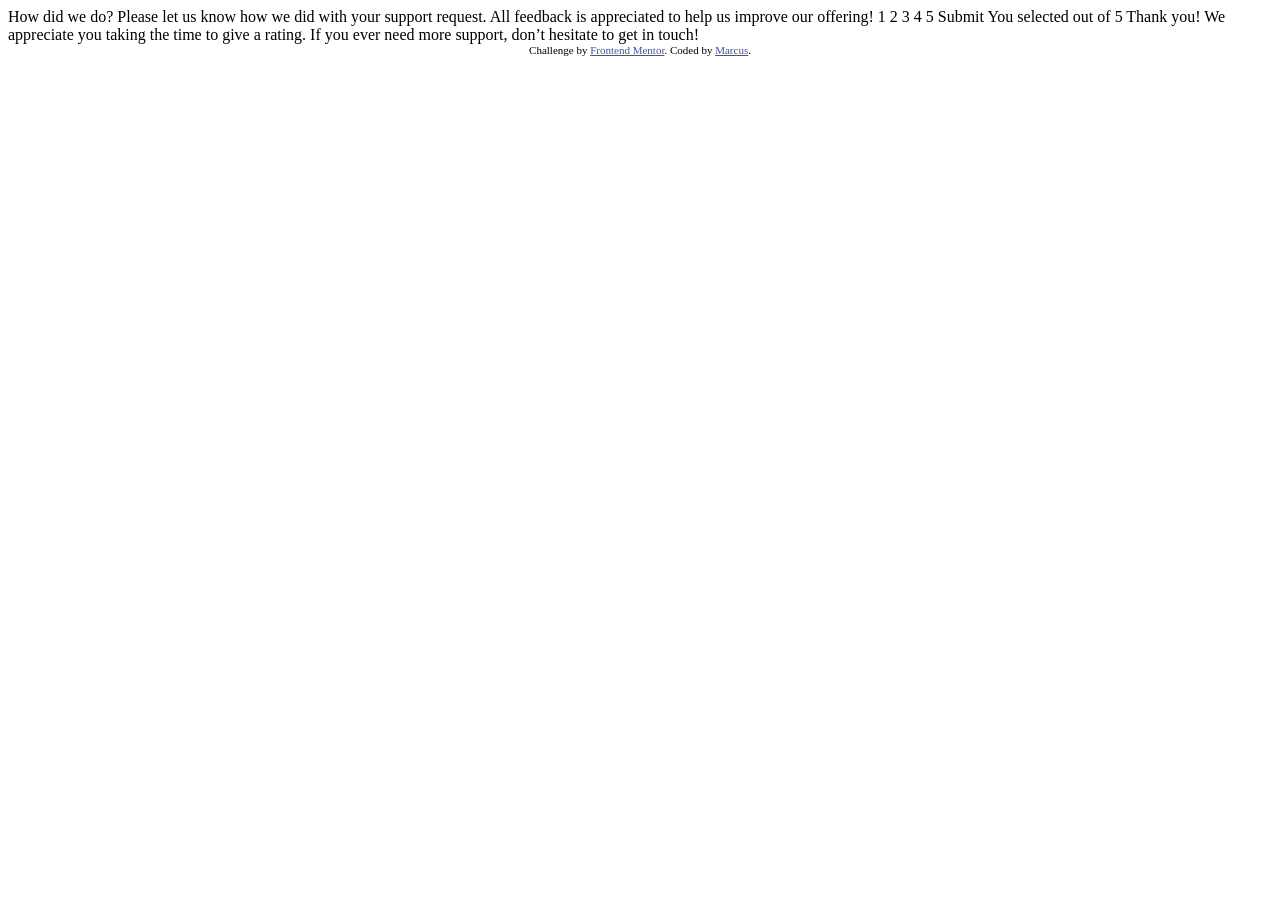
==== interactive-rating-component-main/index.html @ ec965a4d "initial commit" ====
<!DOCTYPE html>
<html lang="en">
<head>
  <meta charset="UTF-8">
  <meta name="viewport" content="width=device-width, initial-scale=1.0"> <!-- displays site properly based on user's device -->

  <link rel="icon" type="image/png" sizes="32x32" href="./images/favicon-32x32.png">

  <link rel="stylesheet" href="style.css">
  
  <title>Frontend Mentor | Interactive rating component</title>

</head>
<body>

  <!-- Rating state start -->

  How did we do?

  Please let us know how we did with your support request. All feedback is appreciated 
  to help us improve our offering!

  1 2 3 4 5

  Submit

  <!-- Rating state end -->

  <!-- Thank you state start -->

  You selected <!-- Add rating here --> out of 5

  Thank you!

  We appreciate you taking the time to give a rating. If you ever need more support, 
  don’t hesitate to get in touch!

  <!-- Thank you state end -->

  
  <div class="attribution">
    Challenge by <a href="https://www.frontendmentor.io?ref=challenge" target="_blank">Frontend Mentor</a>. 
    Coded by <a href="https://www.frontendmentor.io/profile/marjsky">Marcus</a>.
  </div>
</body>
</html>
---- interactive-rating-component-main/style.css ----
.attribution { font-size: 11px; text-align: center; }
.attribution a { color: hsl(228, 45%, 44%); }
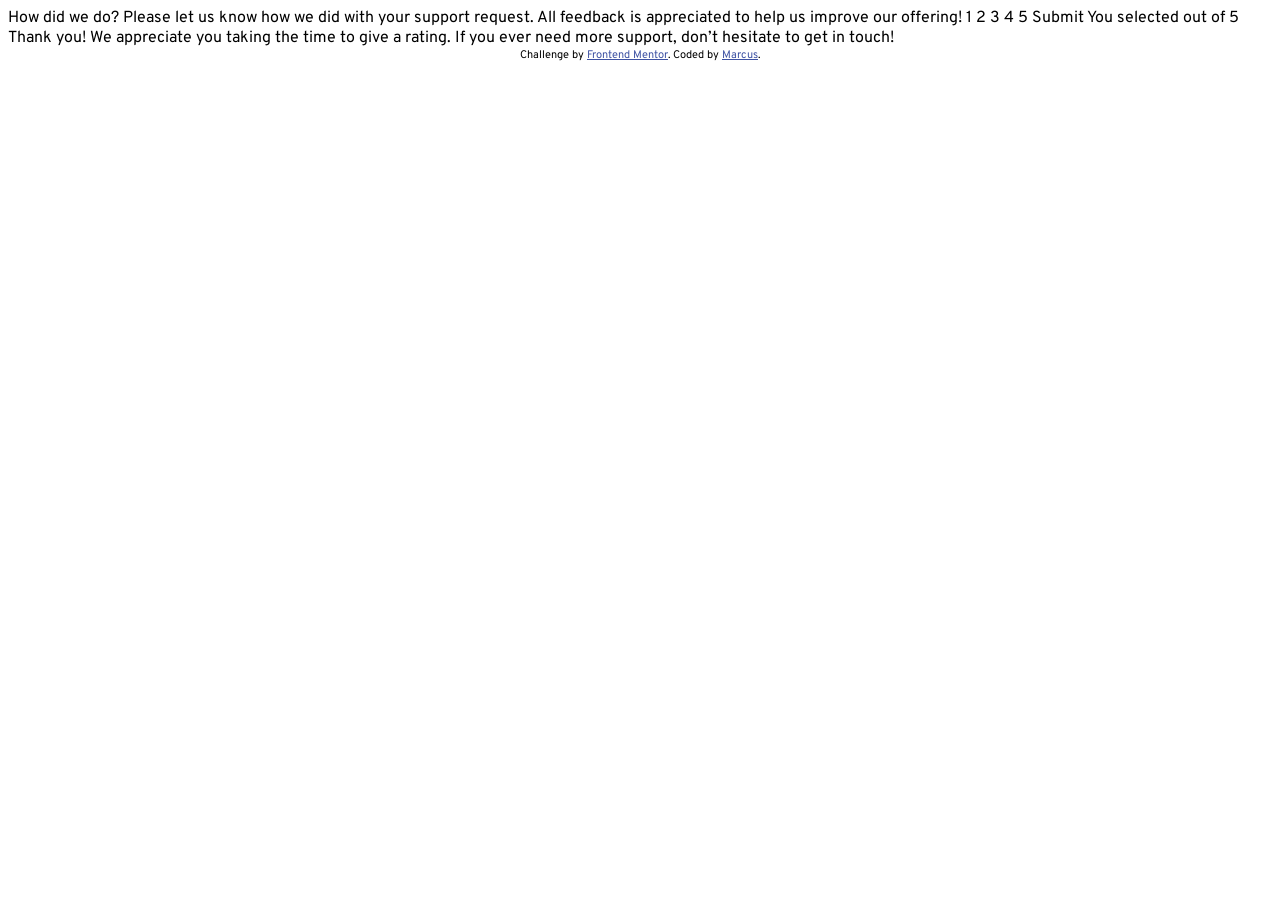
==== commit e9276248: "add root color to style css" ====
--- a/interactive-rating-component-main/index.html
+++ b/interactive-rating-component-main/index.html
@@ -5,6 +5,10 @@
   <meta name="viewport" content="width=device-width, initial-scale=1.0"> <!-- displays site properly based on user's device -->
 
   <link rel="icon" type="image/png" sizes="32x32" href="./images/favicon-32x32.png">
+
+  <link rel="preconnect" href="https://fonts.googleapis.com">
+  <link rel="preconnect" href="https://fonts.gstatic.com" crossorigin>
+  <link href="https://fonts.googleapis.com/css2?family=Overpass:wght@400;700&family=Sedgwick+Ave+Display&display=swap" rel="stylesheet">
 
   <link rel="stylesheet" href="style.css">
   
--- a/interactive-rating-component-main/style.css
+++ b/interactive-rating-component-main/style.css
@@ -1,5 +1,21 @@
+:root {
+    --black: hsla(215, 20%, 17%, 1);
+    --dark-blue: hsla(213, 19%, 18%, 1);
+    --light-gray: hsla(216, 12%, 63%, 1);
+    --medium-gray: hsla(217, 12%, 54%, 1);
+    --orange: hsla(25, 97%, 53%, 1);
+    --pure-white: hsla(0, 0%, 100%, 1);
+    --very-dark-blue: hsla(218, 11%, 8%, 1);
+}
+
+html * {
+    font-family: Overpass;
+}
+
+/* Mobile view 375px */
 
 
+/* Desktop view 1440px */
 
 
 
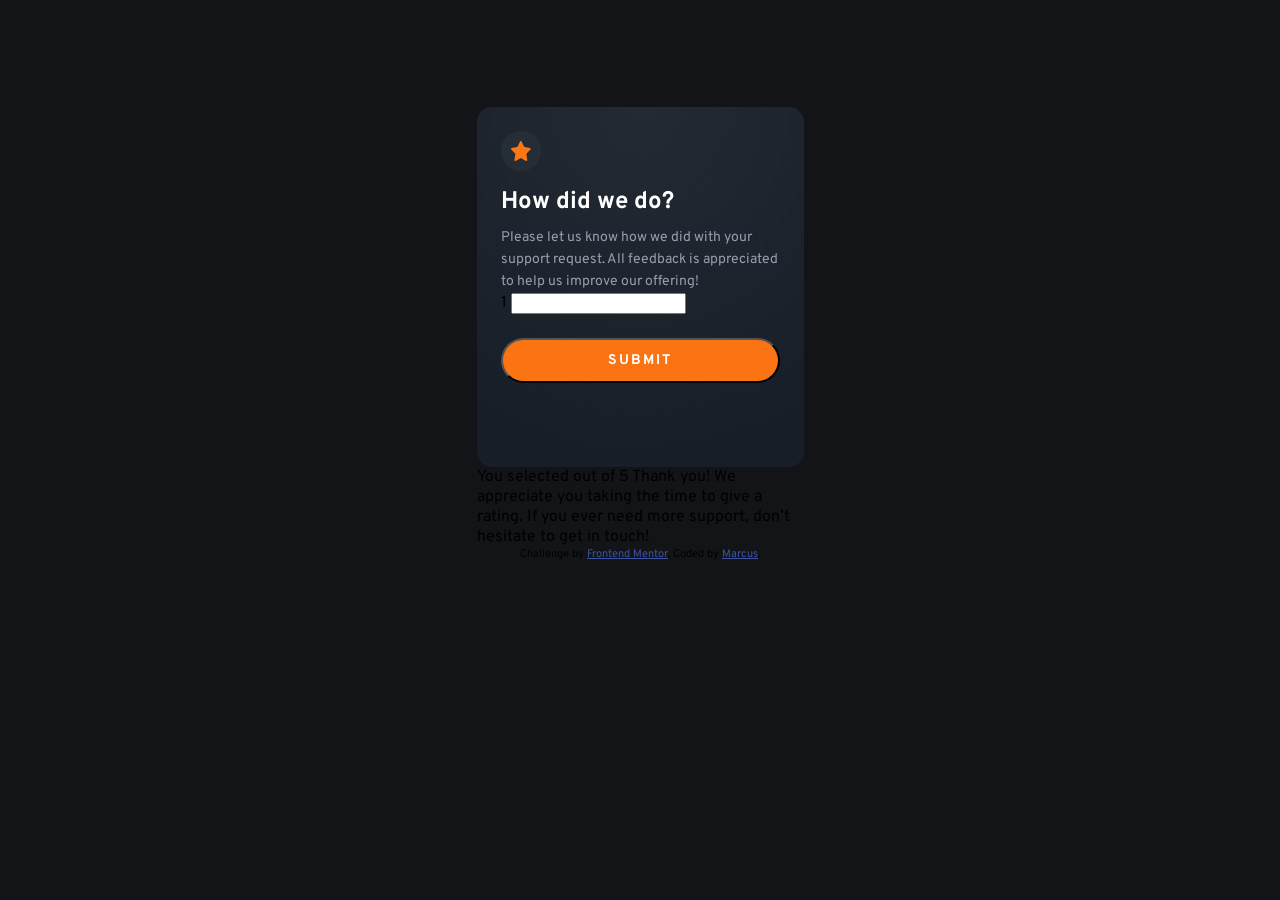
==== commit f99bfce4: "add styles of homepage for mobile viewpoint" ====
--- a/interactive-rating-component-main/index.html
+++ b/interactive-rating-component-main/index.html
@@ -19,14 +19,26 @@
 
   <!-- Rating state start -->
 
-  How did we do?
 
-  Please let us know how we did with your support request. All feedback is appreciated 
-  to help us improve our offering!
 
-  1 2 3 4 5
+  <div class="container">
+    <div class="icon-circle">
+      <img class="icon" src="./images/icon-star.svg" alt="icon-star">
+    </div>
+    <h1 class="headline">How did we do?</h1>
+    <p class="content">Please let us know how we did with your support request. All feedback is appreciated 
+      to help us improve our offering!</p>
+    <form action="rating-info">
+      <div class="rating-1">
+        <label for="rating-1">1</label>
+        <input type="">
+      </div>
+    </form>
+    <button class="submit-rating-btn">Submit</button>
+  </div>
 
-  Submit
+
+
 
   <!-- Rating state end -->
 
--- a/interactive-rating-component-main/style.css
+++ b/interactive-rating-component-main/style.css
@@ -1,3 +1,9 @@
+* {
+    margin: 0;
+    padding: 0;
+    box-sizing: border-box;
+  }
+
 :root {
     --black: hsla(215, 20%, 17%, 1);
     --dark-blue: hsla(213, 19%, 18%, 1);
@@ -12,7 +18,71 @@
     font-family: Overpass;
 }
 
+body {
+    display: flex;
+    justify-content: center;
+    align-items: center;
+    flex-direction: column;
+    background-color: var(--very-dark-blue);
+    width: 375px;
+    height: 667px;
+    padding: 154px 24px 153px 24px;
+    margin: 0 auto;
+}
+
 /* Mobile view 375px */
+.container {
+    width: 327px;
+    height: 360px;
+    border-radius: 15px;
+    background: var(--black-gradient, radial-gradient(98.96% 98.96% at 50% 0%, #232A34 0%, #181E27 100%));
+    flex-shrink: 0;
+    padding: 24px;
+}
+.icon-circle {
+    background-color: var(--dark-blue);
+    width: 40px;
+    height: 40px;
+    display: flex;
+    justify-content: center;
+    align-items: center;
+    border-radius: 50%;
+}
+.icon {
+    width: 20px;
+    height: 20px; 
+}
+.headline {
+    color: var(--pure-white);
+    font-size: 24px;
+    font-style: normal;
+    font-weight: 700;
+    line-height: normal;
+    margin-top: 16px;
+}
+.content {
+    color: var(--light-gray);
+    font-size: 14px;
+    font-style: normal;
+    font-weight: 400;
+    line-height: 22px;
+    margin-top: 10px;
+}
+.submit-rating-btn {
+    background-color: var(--orange);
+    color: var(--pure-white);
+    width: 279px;
+    height: 45px;
+    border-radius: 22.5px;
+    flex-shrink: 0;
+    margin-top: 24px;
+    font-size: 14px;
+    font-style: normal;
+    font-weight: 700;
+    line-height: normal;
+    letter-spacing: 1.867px;
+    text-transform: uppercase;
+}
 
 
 /* Desktop view 1440px */
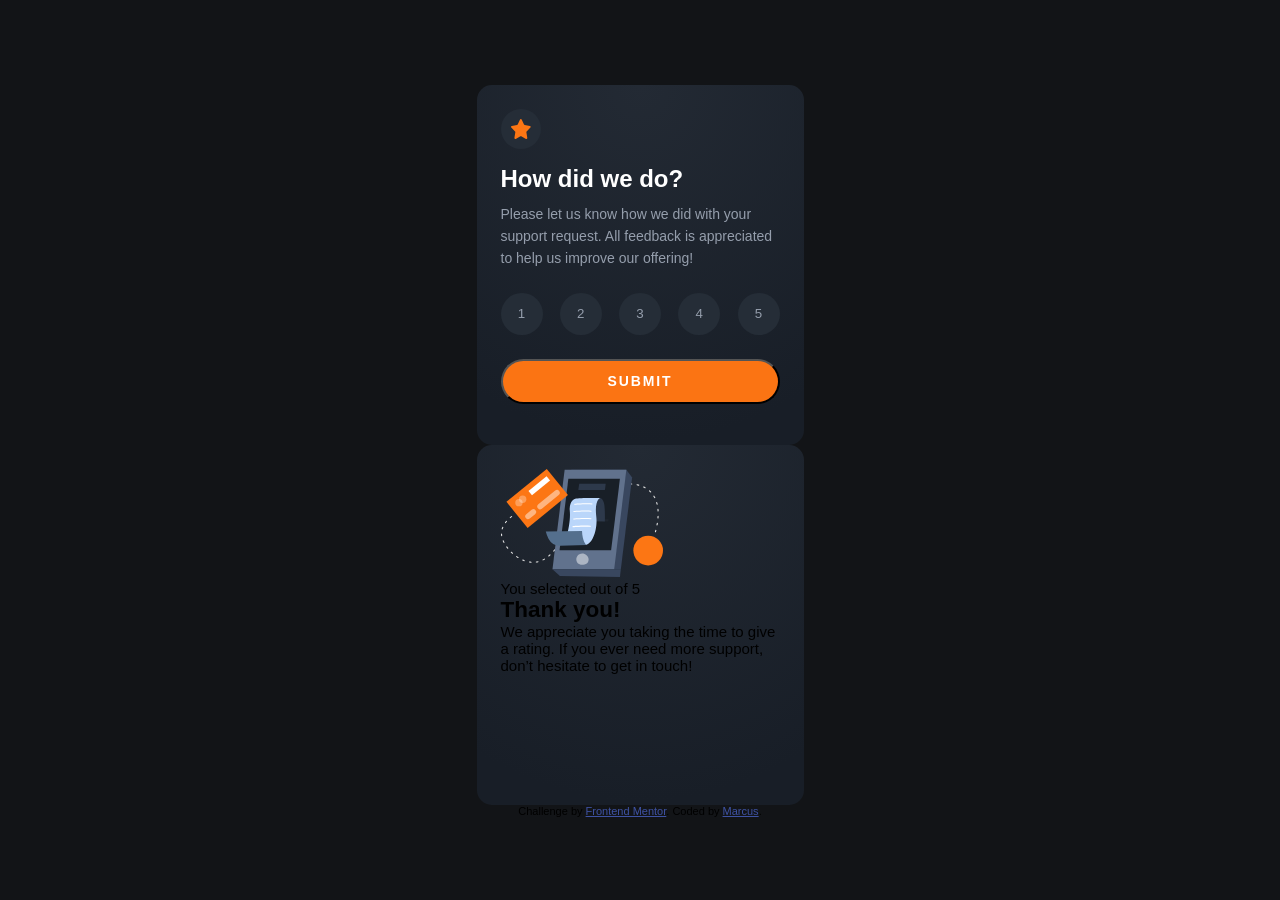
==== commit 231f10b9: "refactor html and style for main container" ====
--- a/interactive-rating-component-main/index.html
+++ b/interactive-rating-component-main/index.html
@@ -8,7 +8,6 @@
 
   <link rel="preconnect" href="https://fonts.googleapis.com">
   <link rel="preconnect" href="https://fonts.gstatic.com" crossorigin>
-  <link href="https://fonts.googleapis.com/css2?family=Overpass:wght@400;700&family=Sedgwick+Ave+Display&display=swap" rel="stylesheet">
 
   <link rel="stylesheet" href="style.css">
   
@@ -16,11 +15,7 @@
 
 </head>
 <body>
-
   <!-- Rating state start -->
-
-
-
   <div class="container">
     <div class="icon-circle">
       <img class="icon" src="./images/icon-star.svg" alt="icon-star">
@@ -28,35 +23,34 @@
     <h1 class="headline">How did we do?</h1>
     <p class="content">Please let us know how we did with your support request. All feedback is appreciated 
       to help us improve our offering!</p>
-    <form action="rating-info">
-      <div class="rating-1">
-        <label for="rating-1">1</label>
-        <input type="">
-      </div>
-    </form>
+    <ul>
+      <li><button class="btn">1</button></li>
+      <li><button class="btn">2</button></li>
+      <li><button class="btn">3</button></li>
+      <li><button class="btn">4</button></li>
+      <li><button class="btn">5</button></li>
+    </ul>
     <button class="submit-rating-btn">Submit</button>
   </div>
-
-
-
-
   <!-- Rating state end -->
 
   <!-- Thank you state start -->
+  <div class="thank-you">
+    <img src="./images/illustration-thank-you.svg" alt="">
+    <p>You selected <!-- Add rating here --> out of 5</p>
 
-  You selected <!-- Add rating here --> out of 5
-
-  Thank you!
-
-  We appreciate you taking the time to give a rating. If you ever need more support, 
-  don’t hesitate to get in touch!
-
+    <h2>Thank you!</h2>
+  
+    <p>We appreciate you taking the time to give a rating. If you ever need more support, 
+      don’t hesitate to get in touch!</p>
+  </div>
   <!-- Thank you state end -->
 
-  
   <div class="attribution">
     Challenge by <a href="https://www.frontendmentor.io?ref=challenge" target="_blank">Frontend Mentor</a>. 
     Coded by <a href="https://www.frontendmentor.io/profile/marjsky">Marcus</a>.
   </div>
+  
+  <script src="index.js"></script>
 </body>
 </html>
--- a/interactive-rating-component-main/style.css
+++ b/interactive-rating-component-main/style.css
@@ -14,9 +14,11 @@
     --very-dark-blue: hsla(218, 11%, 8%, 1);
 }
 
-html * {
-    font-family: Overpass;
-}
+@import url('https://fonts.googleapis.com/css2?family=Overpass:wght@400;700&family=Sedgwick+Ave+Display&display=swap');
+
+/* html * {
+    
+} */
 
 body {
     display: flex;
@@ -28,10 +30,13 @@
     height: 667px;
     padding: 154px 24px 153px 24px;
     margin: 0 auto;
+    font-family: 'Overpass', sans-serif;
+    font-size: 15px;
+    min-height: 100vh;
 }
 
 /* Mobile view 375px */
-.container {
+.container, .thank-you {
     width: 327px;
     height: 360px;
     border-radius: 15px;
@@ -68,6 +73,23 @@
     line-height: 22px;
     margin-top: 10px;
 }
+
+.container ul {
+    display: flex;
+    justify-content: space-between;
+    /* align-items: center; */
+    list-style-type: none;
+    padding-top: 24px;
+}
+.btn {
+    color: var(--light-gray);
+    width: 42px;
+    height: 42px;
+    border: none;
+    border-radius: 50%;
+    background-color: var(--dark-blue);
+    
+}
 .submit-rating-btn {
     background-color: var(--orange);
     color: var(--pure-white);
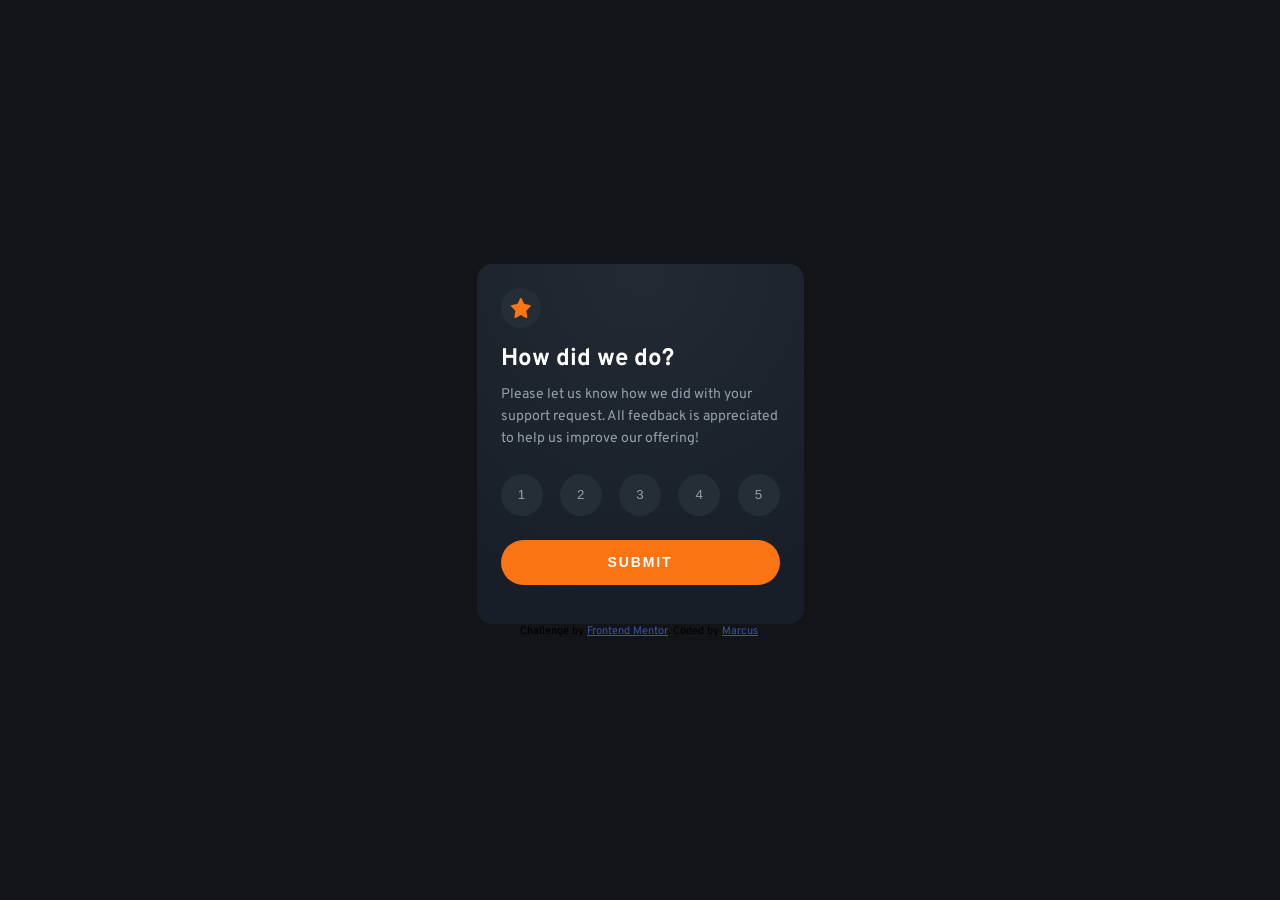
==== commit c995416c: "completed styles for main container and thank you" ====
--- a/interactive-rating-component-main/index.html
+++ b/interactive-rating-component-main/index.html
@@ -35,9 +35,9 @@
   <!-- Rating state end -->
 
   <!-- Thank you state start -->
-  <div class="thank-you">
+  <div class="thank-you hidden">
     <img src="./images/illustration-thank-you.svg" alt="">
-    <p>You selected <!-- Add rating here --> out of 5</p>
+    <p class="grey">You selected 4 out of 5</p>
 
     <h2>Thank you!</h2>
   
--- a/interactive-rating-component-main/style.css
+++ b/interactive-rating-component-main/style.css
@@ -1,3 +1,5 @@
+@import url('https://fonts.googleapis.com/css2?family=Overpass:wght@400;700&family=Sedgwick+Ave+Display&display=swap');
+
 * {
     margin: 0;
     padding: 0;
@@ -13,8 +15,6 @@
     --pure-white: hsla(0, 0%, 100%, 1);
     --very-dark-blue: hsla(218, 11%, 8%, 1);
 }
-
-@import url('https://fonts.googleapis.com/css2?family=Overpass:wght@400;700&family=Sedgwick+Ave+Display&display=swap');
 
 /* html * {
     
@@ -81,6 +81,14 @@
     list-style-type: none;
     padding-top: 24px;
 }
+.container ul li button:hover {
+    background-color: var(--orange);
+    color: var(--pure-white);
+}
+.container ul li button:focus {
+    background-color: var(--medium-gray);
+    color: var(--pure-white);
+}
 .btn {
     color: var(--light-gray);
     width: 42px;
@@ -104,9 +112,46 @@
     line-height: normal;
     letter-spacing: 1.867px;
     text-transform: uppercase;
+    cursor: pointer;
+    transition: 0.3s;
+    border: none;
 }
-
-
+.submit-rating-btn:hover {
+    background-color: var(--pure-white);
+    color: var(--orange);
+}
+.thank-you {
+    display: flex;
+    flex-direction: column;
+    justify-content: center;
+    align-items: center;
+    text-align: center;
+}
+.thank-you img {
+    display: block;
+    margin: 0 auto 24px;
+}
+.thank-you p.grey {
+    width: 168px;
+    background-color: var(--dark-blue);
+    padding: 15px 5px;
+    color: var(--orange);
+    border-radius: 22.5px;
+    font-size: 14px;
+    margin-bottom: 24px;
+}
+.thank-you h2 {
+    color: var(--pure-white);
+    margin-bottom: 10px;
+    font-size: 24px;
+}
+.thank-you p {
+    color: var(--light-gray);
+    line-height: 22px;
+}
+.hidden {
+    display: none;
+}
 /* Desktop view 1440px */
 
 
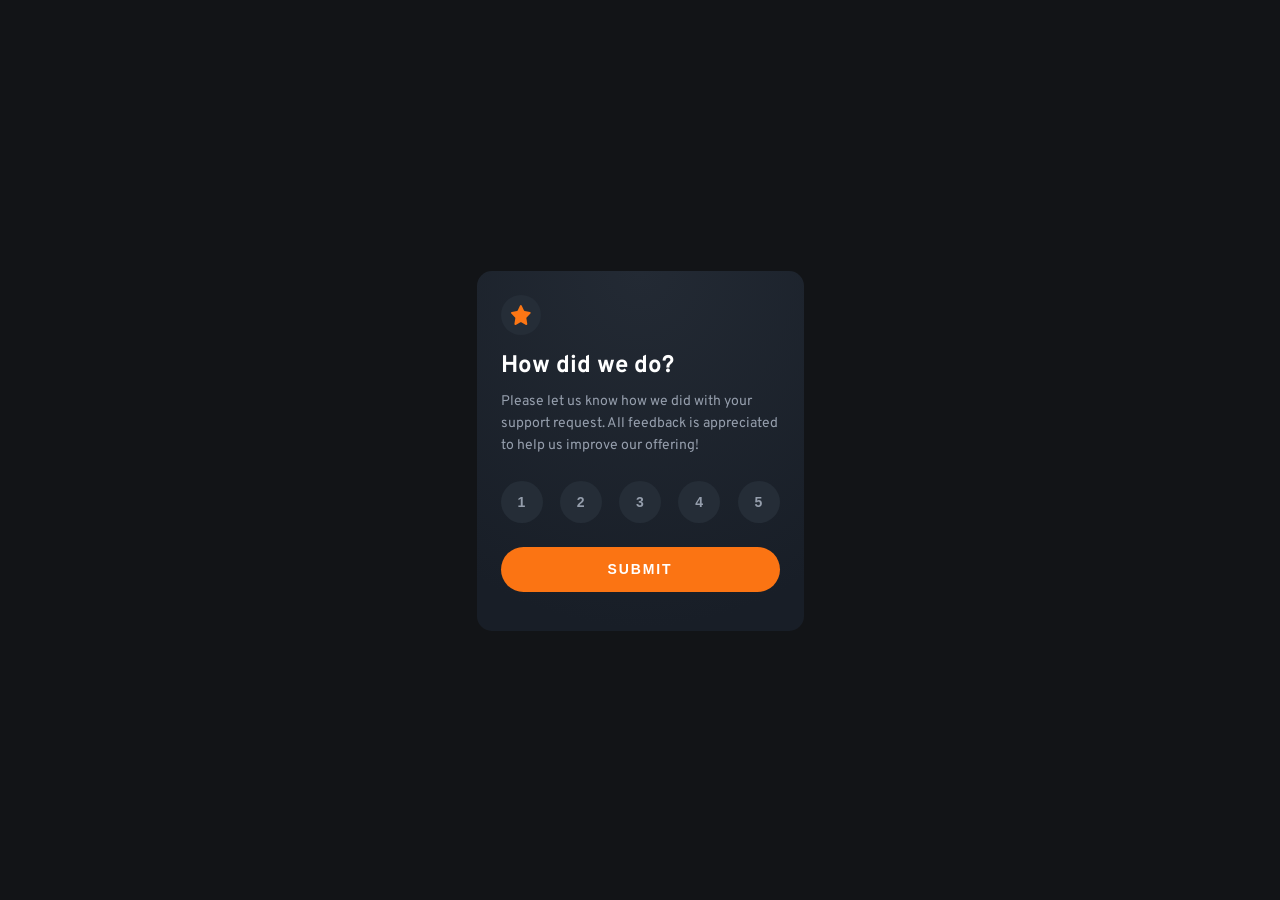
==== commit 6ec9f678: "completed styles desktop and fixed mobile viewpoint" ====
--- a/interactive-rating-component-main/index.html
+++ b/interactive-rating-component-main/index.html
@@ -30,14 +30,14 @@
       <li><button class="btn">4</button></li>
       <li><button class="btn">5</button></li>
     </ul>
-    <button class="submit-rating-btn">Submit</button>
+    <button class="submit-rating-btn" id="submit">Submit</button>
   </div>
   <!-- Rating state end -->
 
   <!-- Thank you state start -->
   <div class="thank-you hidden">
     <img src="./images/illustration-thank-you.svg" alt="">
-    <p class="grey">You selected 4 out of 5</p>
+    <p class="grey">You selected <span id="rating"></span> out of 5</p>
 
     <h2>Thank you!</h2>
   
@@ -45,12 +45,6 @@
       don’t hesitate to get in touch!</p>
   </div>
   <!-- Thank you state end -->
-
-  <div class="attribution">
-    Challenge by <a href="https://www.frontendmentor.io?ref=challenge" target="_blank">Frontend Mentor</a>. 
-    Coded by <a href="https://www.frontendmentor.io/profile/marjsky">Marcus</a>.
-  </div>
-  
   <script src="index.js"></script>
 </body>
 </html>
--- a/interactive-rating-component-main/style.css
+++ b/interactive-rating-component-main/style.css
@@ -96,12 +96,13 @@
     border: none;
     border-radius: 50%;
     background-color: var(--dark-blue);
-    
+    font-size: 14px;
+    font-weight: 700;
 }
 .submit-rating-btn {
     background-color: var(--orange);
     color: var(--pure-white);
-    width: 279px;
+    width: 100%;
     height: 45px;
     border-radius: 22.5px;
     flex-shrink: 0;
@@ -134,7 +135,8 @@
 .thank-you p.grey {
     width: 168px;
     background-color: var(--dark-blue);
-    padding: 15px 5px;
+    padding-top: 5px;
+    padding-bottom: 5px;
     color: var(--orange);
     border-radius: 22.5px;
     font-size: 14px;
@@ -153,8 +155,52 @@
     display: none;
 }
 /* Desktop view 1440px */
-
-
-
-.attribution { font-size: 11px; text-align: center; }
-.attribution a { color: hsl(228, 45%, 44%); }+@media screen and (min-width: 1440px) {
+  .container, .thank-you {
+    min-width: 412px;
+    height: auto;
+    padding: 32px 39px 32px 32px;
+  }
+  .icon-circle {
+    width: 48px;
+    height: 48px;
+  }
+  .headline {
+    font-size: 28px;
+  }
+  .content {
+    color: var(--light-gray);
+    font-size: 15px;
+    font-style: normal;
+    font-weight: 400;
+    line-height: 24px;
+    margin-top: 7px;
+  }
+  .btn {
+    width: 51px;
+    height: 51px;
+    font-size: 16px;
+  }
+  .submit-rating-btn {
+    font-size: 15px;
+    letter-spacing: 2px;
+  }
+  .thank-you img {
+    margin-bottom: 32px;
+  }
+  .thank-you p.grey {
+    width: 193px;
+    font-size: 15px;
+    margin-bottom: 32px;
+  }
+  .thank-you h2 {
+    font-size: 28px;
+    margin-bottom: 7px;
+  }
+  .thank-you p {
+    font-size: 15px;
+    line-height: 24px;
+  }
+}
+
+
